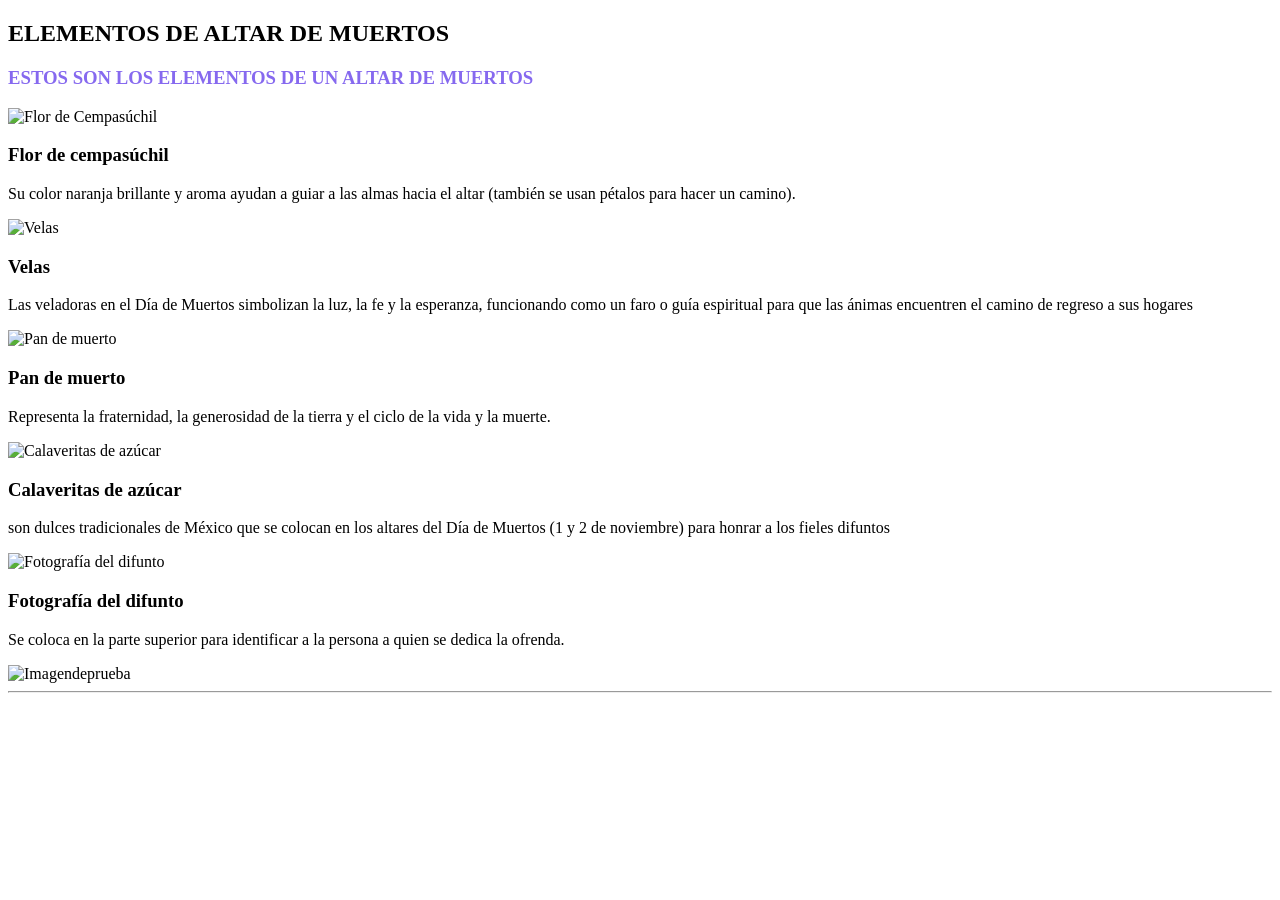
==== altardemuerto/index.html @ 83d2017f "Fix indentation in index.html" ====
<!DOCTYPE html>
<html lang="en">
<head>
    <meta charset="UTF-8">
    <meta name="viewport" content="width=device-width, initial-scale=1.0">
    <title>Main</title>
    <link rel="stylesheet" href="CSS/main_style.css">
</head>
<body>   

    <header class="head">
 
        <div class="logo-bar">
            <h2 class="title-logo">
                ELEMENTOS DE ALTAR DE MUERTOS
            </h2>
        </div>

      
    </header>

    <main> 
        <section class="main-content">
            <article>
                <h1 style=" color: #8669ef;">ESTOS SON LOS ELEMENTOS DE UN ALTAR DE MUERTOS</h1>


                <div class="elemento-altar">
                
                    <div class="imagen-contenedor">
                        <img src="files/imagen/flor.jpg" alt="Flor de Cempasúchil">
                    </div>
                
                    <div class="texto-contenedor">
                        <h3>Flor de cempasúchil</h3>
                        <p>Su color naranja brillante y aroma ayudan a guiar a las almas hacia el altar (también se usan pétalos para
                            hacer un camino).</p>
                    </div>
                
                </div>
                <div class="elemento-altar">
                
                    <div class="imagen-contenedor">
                        <img src="files/imagen/vela.jpg" alt="Velas">
                    </div>
                
                    <div class="texto-contenedor">
                        <h3>Velas</h3>
                        <p>Las veladoras en el Día de Muertos simbolizan la luz, la fe y la esperanza, funcionando como un faro o guía
                            espiritual para que las ánimas encuentren el camino de regreso a sus hogares</p>
                    </div>
                
                </div>
                <div class="elemento-altar">
                
                    <div class="imagen-contenedor">
                        <img src="files/imagen/pan.jpg" alt="Pan de muerto">
                    </div>
                
                    <div class="texto-contenedor">
                        <h3>Pan de muerto</h3>
                        <p>Representa la fraternidad, la generosidad de la tierra y el ciclo de la vida y la muerte.</p>
                    </div>
                
                </div>
                 <div class="elemento-altar">
                
                    <div class="imagen-contenedor">
                        <img src="files/imagen/calaverita.jpg" alt="Calaveritas de azúcar">
                    </div>
                
                    <div class="texto-contenedor">
                        <h3>Calaveritas de azúcar</h3>
                        <p> son dulces tradicionales de México que se colocan en los altares del Día de Muertos (1 y 2 de noviembre) para honrar a los fieles difuntos</p>
                    </div>
                
                </div>
                 <div class="elemento-altar">
                
                    <div class="imagen-contenedor">
                        <img src="files/imagen/foto.jpg" alt="Fotografía del difunto">
                    </div>
                
                    <div class="texto-contenedor">
                        <h3>Fotografía del difunto</h3>
                        <p> Se coloca en la parte superior para identificar a la persona a quien se dedica la ofrenda.</p>
                    </div>
                
                </div>
            </article>
        </section>

        <aside>
            <img src="files/imagen/ALTAR.jpg" alt="Imagendeprueba" width="400" height="700">
        </aside>

    </main>

    <hr>


</body>
</html>
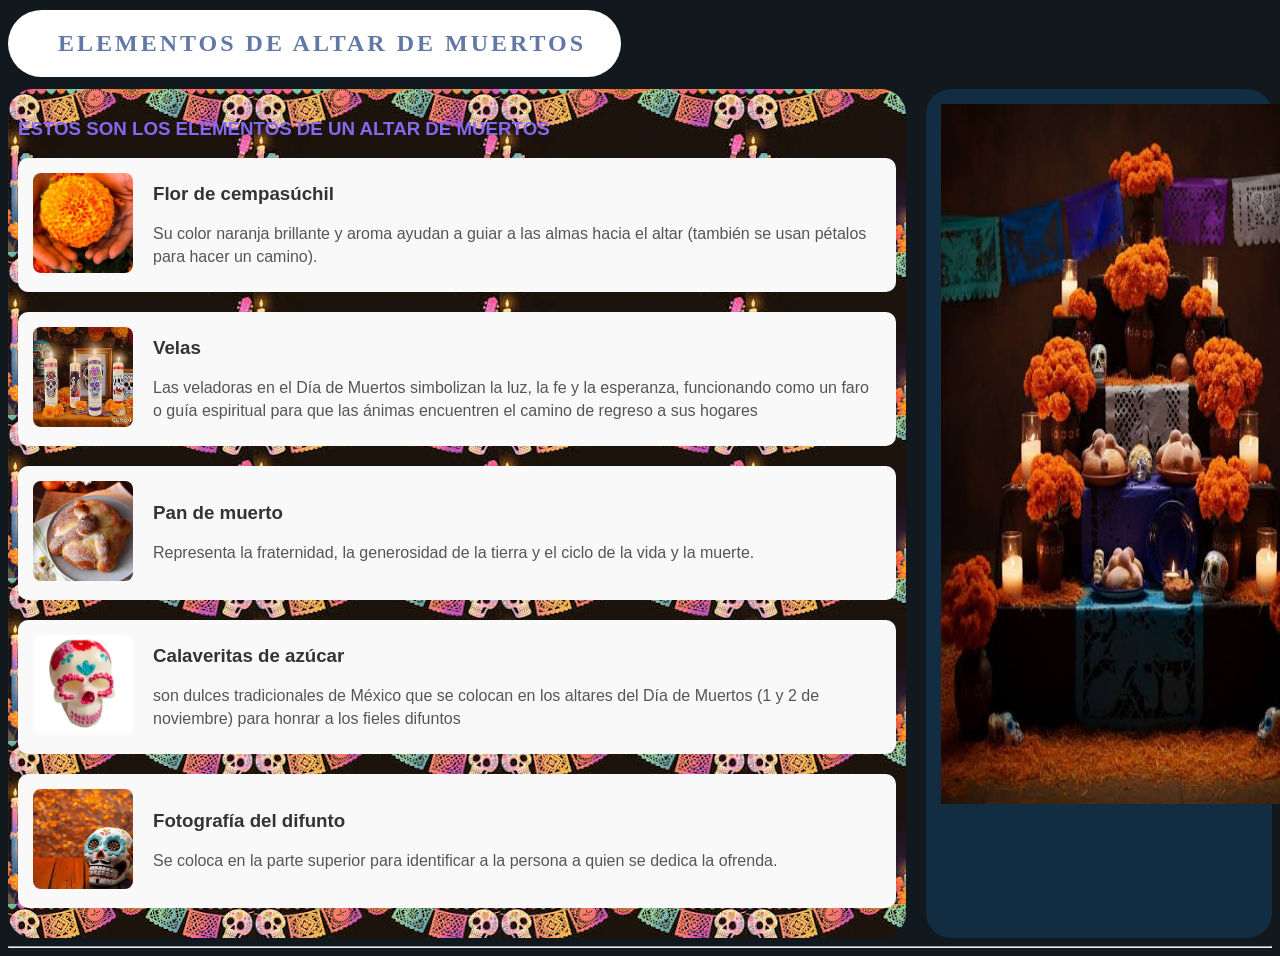
==== commit 25054e4b: "agrege mi pag web" ====
--- a/altardemuerto/index.html
+++ b/altardemuerto/index.html
@@ -6,7 +6,7 @@
     <title>Main</title>
     <link rel="stylesheet" href="CSS/main_style.css">
 </head>
-<body>   
+<body>
 
     <header class="head">
  
@@ -100,4 +100,4 @@
 
 
 </body>
-</html>
+</html>
--- a/altardemuerto/CSS/main_style.css
+++ b/altardemuerto/CSS/main_style.css
@@ -0,0 +1,163 @@
+body {
+    font-family: Arial;
+    background-color: #11191f;
+}
+
+.head {
+    display: flex;
+    justify-content: space-between;
+    margin-top: 10px;
+    margin-bottom: 12px;
+}
+
+.content-right {
+    text-align: right;
+    justify-content: right;
+    align-items: right;
+}
+
+.logo-bar {
+    background-color: white;
+    border-radius: 40px;
+    display: inline-flex;
+    align-items: center;
+    padding-left: 35px;
+    padding-right: 35px;
+
+    align-self: flex-start;
+}
+
+.title-logo {
+    height: 50%;
+    margin-left: 15px;
+    width: max-content;
+    display: inline-block;
+    font-family: 'Franklin Gothic Medium';
+    letter-spacing: 3px;
+    color: #6379a5;
+}
+
+.logotype {
+    object-fit: cover;
+    border-radius: 100%;
+    width: 125px;
+    height: 125px;
+    display: inline-block;
+}
+
+
+.register-buttons {
+    font-size: 25px;
+    color: white;
+    text-decoration: none;
+    background-color: #0a16205e;
+    padding: 10px 10px;
+    transition: 0.3s;
+    
+    margin: 2px;
+    border-radius: 10px;
+}
+
+.register-buttons:hover {
+    background-color: #0c1c2991;
+}
+
+.nav-bar {
+    display: flex;
+    justify-content: flex-end;
+    align-items: flex-end;
+    height: 69%;
+    margin-top: 5px;
+}
+.main-content {
+    padding: 10px;
+    background-image: url(../files/imagen/logo.jpg);
+    border-bottom-left-radius: 25px;
+    border-bottom-right-radius: 25px;
+}
+
+.button-off {
+    color: white;
+    text-decoration: none;
+    font-size: 18px;
+    margin: 4px;
+    padding: 4px 4px;
+    border-bottom-left-radius: 5px;
+    border-bottom-right-radius: 5px;
+    background: linear-gradient(#40a9ff00, #122c4100);
+
+    opacity: 0.6;
+    transition: 0.8s;
+}
+
+.button-off:hover {
+    background: linear-gradient(#40a9ff00, #122c418e);
+    opacity: 1;
+    border-top: 1px white;
+    text-decoration: underline;
+}
+
+.button-on {
+    color: white;
+    background: linear-gradient(#40a9ff00, #122c418e);
+    text-decoration: none;
+    font-size: 18px;
+    margin: 4px;
+    padding: 4px 4px;
+    border-bottom-left-radius: 5px;
+    border-bottom-right-radius: 5px;
+}
+
+main {
+    display: flex;
+    justify-content: space-between;
+    gap: 20px;
+}
+
+aside {
+    width: 25%;
+    background-color: #122c41;
+    padding: 15px;
+    border-radius: 25px;
+    text-align: center;
+    margin: 0px;
+}
+
+section {
+    width: 75%;
+    background-color: white;
+    padding: 15px;
+    border-radius: 25px;
+}
+
+
+.elemento-altar {
+  display: flex;           
+  align-items: center;     
+  margin-bottom: 20px;     
+  background-color: #f9f9f9; 
+  padding: 15px;
+  border-radius: 10px;     
+}
+
+
+.imagen-contenedor img {
+  width: 100px;            
+  height: 100px;           
+  object-fit: cover;       
+  border-radius: 8px;      
+  margin-right: 20px;      
+}
+
+.texto-contenedor h3 {
+  margin-top: 0;
+  color: #333;
+}
+
+.texto-contenedor p {
+  margin-bottom: 0;
+  color: #555;
+  line-height: 1.4;
+}
+
+
